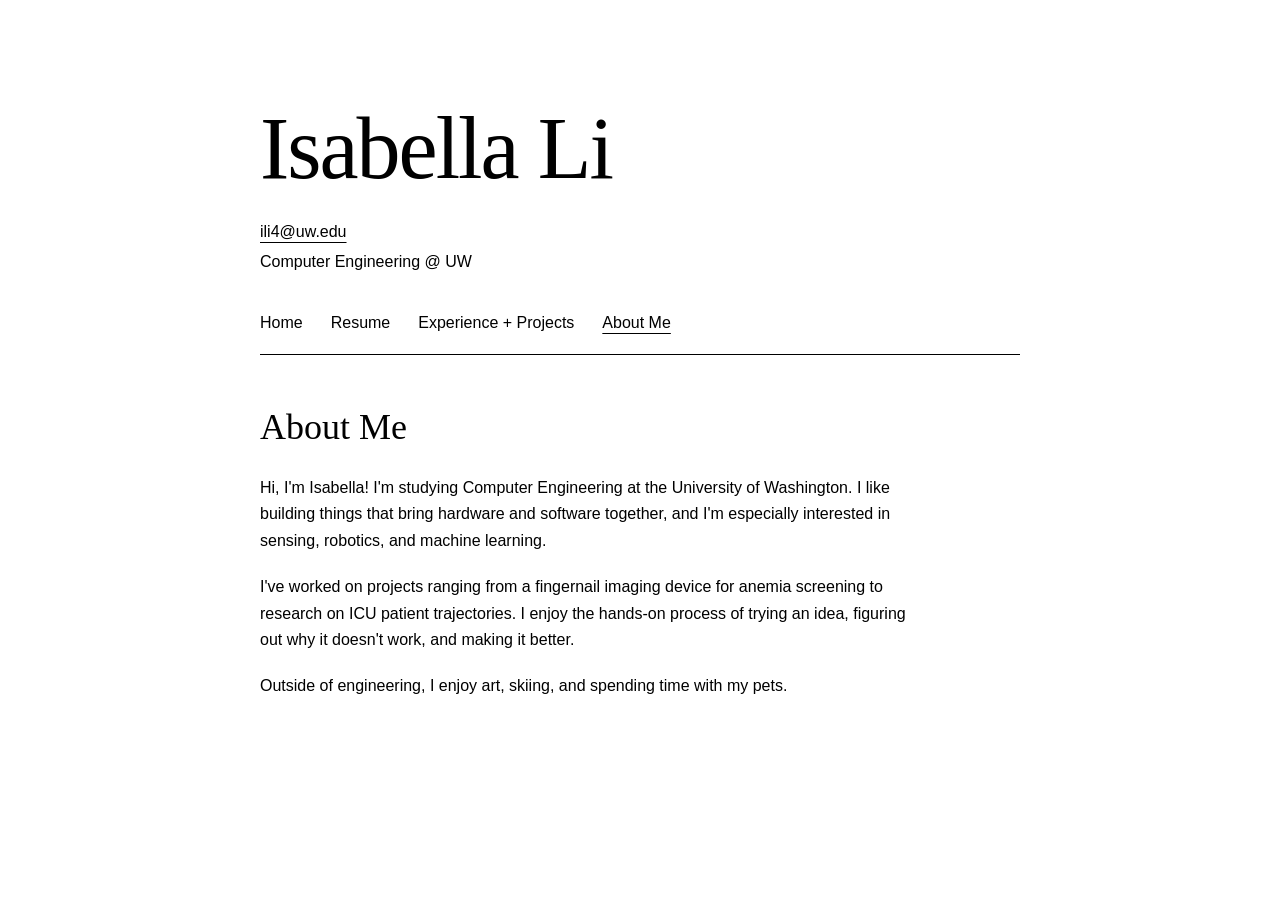
==== about.html @ ba659d3a "Publish Isabella Li personal website" ====
<!doctype html>
<html lang="en"><head><meta charset="utf-8"><meta name="viewport" content="width=device-width, initial-scale=1"><title>About Me — Isabella Li</title><meta name="description" content="Isabella Li, Computer Engineering at the University of Washington. Experience, projects, resume, and a little about me."><link rel="stylesheet" href="styles.css"><link rel="icon" href="data:image/svg+xml,%3Csvg xmlns='http://www.w3.org/2000/svg' viewBox='0 0 32 32'%3E%3Crect width='32' height='32' fill='white'/%3E%3Ctext x='5' y='25' font-family='Times New Roman' font-size='25'%3EIL%3C/text%3E%3C/svg%3E"></head>
<body><a class="skip" href="#main">Skip to content</a><div class="wrap"><header><h1><a href="index.html">Isabella Li</a></h1><p><a href="mailto:ili4@uw.edu">ili4@uw.edu</a></p><p>Computer Engineering @ UW</p></header><nav aria-label="Main navigation"><a href="index.html">Home</a><a href="resume.html">Resume</a><a href="experience.html">Experience + Projects</a><a href="about.html" aria-current="page">About Me</a></nav><main id="main"><h2>About Me</h2><p>Hi, I'm Isabella! I'm studying Computer Engineering at the University of Washington. I like building things that bring hardware and software together, and I'm especially interested in sensing, robotics, and machine learning.</p><p>I've worked on projects ranging from a fingernail imaging device for anemia screening to research on ICU patient trajectories. I enjoy the hands-on process of trying an idea, figuring out why it doesn't work, and making it better.</p><p>Outside of engineering, I enjoy art, skiing, and spending time with my pets.</p></main></div></body></html>
---- styles.css ----
* { box-sizing: border-box; }
html { color-scheme: light; }
body { margin: 0; background: #fff; color: #000; font: 16px/1.65 Arial, sans-serif; }
.wrap { width: min(760px, calc(100% - 48px)); margin: 100px auto 72px; }
h1,h2,h3 { font-family: "Times New Roman", Times, serif; font-weight: 400; line-height: 1.12; }
h1 { font-size: clamp(3.5rem, 10vw, 5.5rem); margin: 0 0 20px; letter-spacing: -2px; }
h1 a { text-decoration: none; }
h2 { font-size: 2.25rem; margin: 0 0 28px; }
h3 { font-size: 1.5rem; margin: 0 0 8px; }
a { color: inherit; text-underline-offset: 5px; }
a:hover { text-decoration-thickness: 2px; }
a:focus-visible { outline: 2px solid #000; outline-offset: 6px; }
header p { margin: 4px 0; }
nav { display: flex; flex-wrap: wrap; gap: 12px 28px; margin: 35px 0 52px; padding-bottom: 17px; border-bottom: 1px solid #000; }
nav a { text-decoration: none; }
nav a[aria-current="page"] { text-decoration: underline; }
main p { max-width: 670px; margin: 0 0 20px; }
article { margin: 0 0 32px; }
.meta { font-size: 14px; margin: 0 0 10px; }
.group { margin-top: 46px; }
ul { padding-left: 21px; }
.skip { position: absolute; left: -9999px; }
.skip:focus { left: 24px; top: 20px; }
@media (max-width: 520px) { .wrap { margin-top: 54px; } nav { gap: 12px 20px; margin-bottom: 36px; } h1 { letter-spacing: -1px; } }
@media print { .wrap { width: 100%; margin: 0; } nav,.skip,.download { display: none; } }
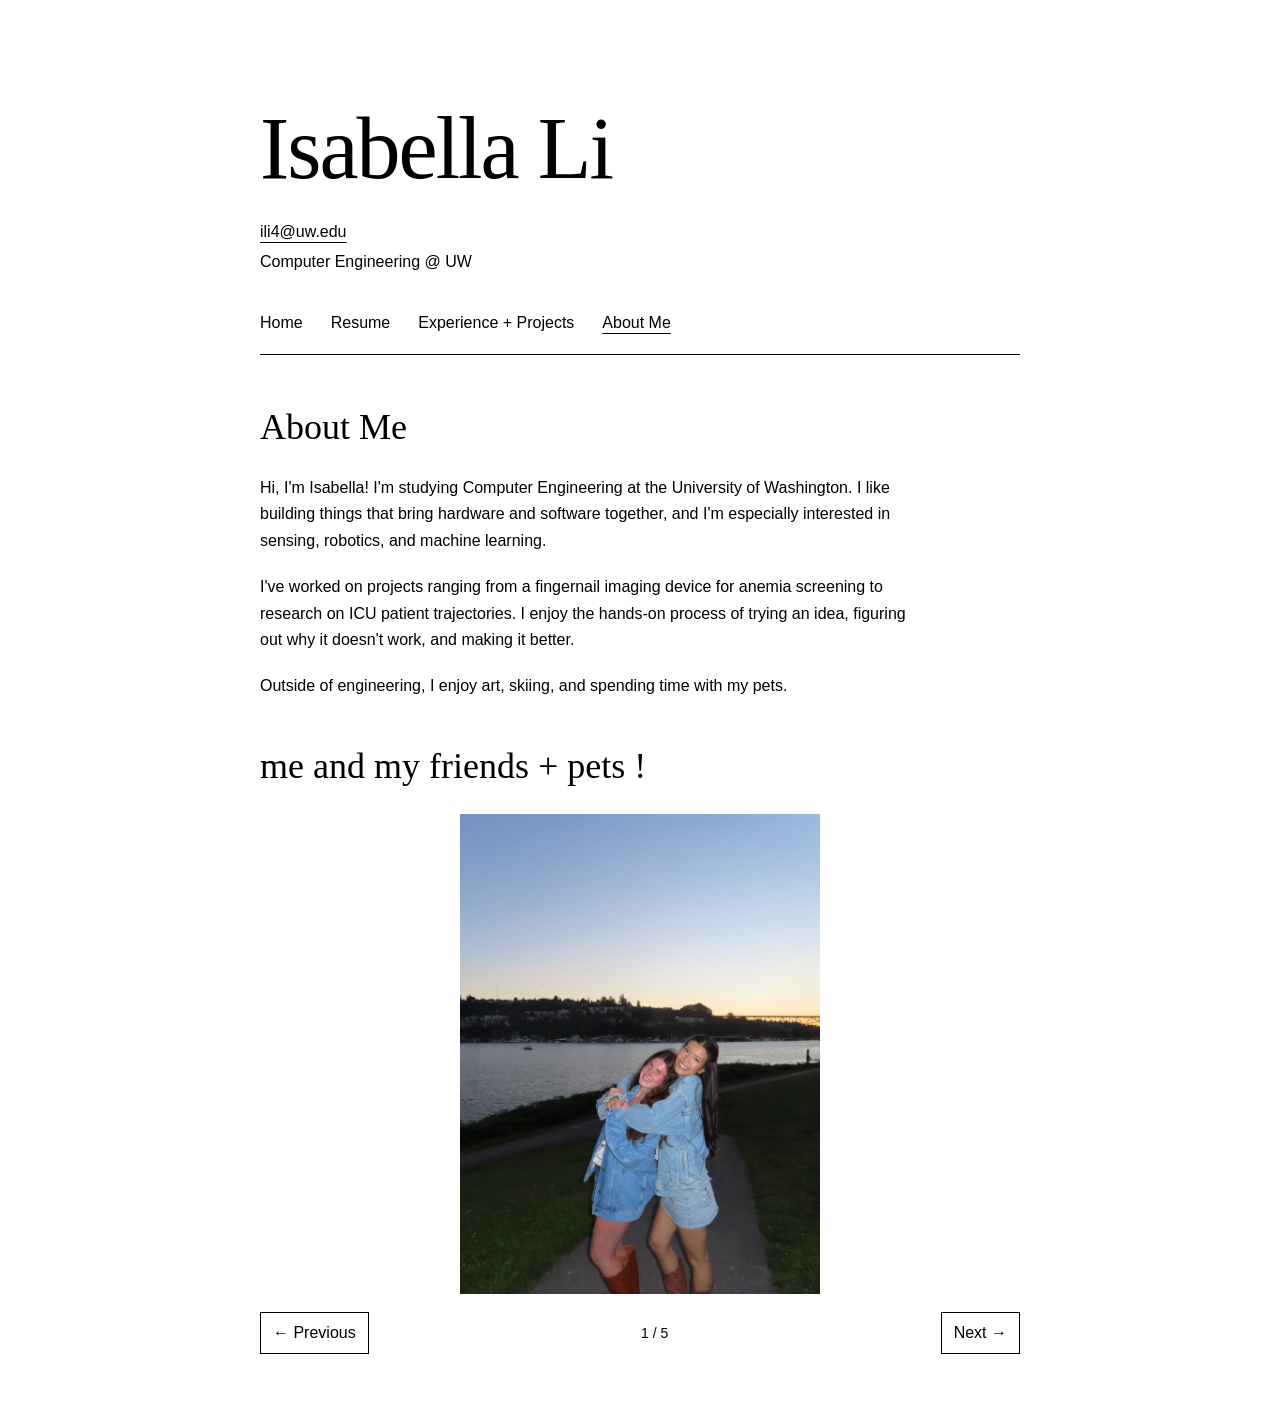
==== commit 5247aec7: "Add friends and pets photo gallery" ====
--- a/about.html
+++ b/about.html
@@ -1,3 +1,3 @@
 <!doctype html>
 <html lang="en"><head><meta charset="utf-8"><meta name="viewport" content="width=device-width, initial-scale=1"><title>About Me — Isabella Li</title><meta name="description" content="Isabella Li, Computer Engineering at the University of Washington. Experience, projects, resume, and a little about me."><link rel="stylesheet" href="styles.css"><link rel="icon" href="data:image/svg+xml,%3Csvg xmlns='http://www.w3.org/2000/svg' viewBox='0 0 32 32'%3E%3Crect width='32' height='32' fill='white'/%3E%3Ctext x='5' y='25' font-family='Times New Roman' font-size='25'%3EIL%3C/text%3E%3C/svg%3E"></head>
-<body><a class="skip" href="#main">Skip to content</a><div class="wrap"><header><h1><a href="index.html">Isabella Li</a></h1><p><a href="mailto:ili4@uw.edu">ili4@uw.edu</a></p><p>Computer Engineering @ UW</p></header><nav aria-label="Main navigation"><a href="index.html">Home</a><a href="resume.html">Resume</a><a href="experience.html">Experience + Projects</a><a href="about.html" aria-current="page">About Me</a></nav><main id="main"><h2>About Me</h2><p>Hi, I'm Isabella! I'm studying Computer Engineering at the University of Washington. I like building things that bring hardware and software together, and I'm especially interested in sensing, robotics, and machine learning.</p><p>I've worked on projects ranging from a fingernail imaging device for anemia screening to research on ICU patient trajectories. I enjoy the hands-on process of trying an idea, figuring out why it doesn't work, and making it better.</p><p>Outside of engineering, I enjoy art, skiing, and spending time with my pets.</p></main></div></body></html>+<body><a class="skip" href="#main">Skip to content</a><div class="wrap"><header><h1><a href="index.html">Isabella Li</a></h1><p><a href="mailto:ili4@uw.edu">ili4@uw.edu</a></p><p>Computer Engineering @ UW</p></header><nav aria-label="Main navigation"><a href="index.html">Home</a><a href="resume.html">Resume</a><a href="experience.html">Experience + Projects</a><a href="about.html" aria-current="page">About Me</a></nav><main id="main"><h2>About Me</h2><p>Hi, I'm Isabella! I'm studying Computer Engineering at the University of Washington. I like building things that bring hardware and software together, and I'm especially interested in sensing, robotics, and machine learning.</p><p>I've worked on projects ranging from a fingernail imaging device for anemia screening to research on ICU patient trajectories. I enjoy the hands-on process of trying an idea, figuring out why it doesn't work, and making it better.</p><p>Outside of engineering, I enjoy art, skiing, and spending time with my pets.</p><section class="group" aria-labelledby="gallery-title"><h2 id="gallery-title">me and my friends + pets !</h2><div id="photo-gallery" role="region" aria-roledescription="carousel" aria-label="Friends and pets" tabindex="0"><figure><img id="gallery-photo" src="photo-1.png" alt="Two friends hugging by the water at sunset." width="680" height="510"></figure><div class="controls gallery-controls"><button data-prev aria-label="Previous photo">← Previous</button><output aria-live="polite">1 / 5</output><button data-next aria-label="Next photo">Next →</button></div></div></section></main></div><script src="gallery.js"></script></body></html>
--- a/styles.css
+++ b/styles.css
@@ -19,7 +19,24 @@
 .meta { font-size: 14px; margin: 0 0 10px; }
 .group { margin-top: 46px; }
 ul { padding-left: 21px; }
+button, select { font: inherit; color: #000; background: #fff; border: 1px solid #000; border-radius: 0; padding: 7px 12px; }
+button { cursor: pointer; }
+button:hover { color: #fff; background: #000; }
+button:focus-visible,select:focus-visible,summary:focus-visible { outline: 2px solid #000; outline-offset: 4px; }
+.section-heading { display:flex; flex-wrap:wrap; justify-content:space-between; align-items:baseline; gap:12px; }
+.section-heading h2 { font-size:1.8rem; margin-bottom:18px; }
+#ant-count { font-size:14px; font-variant-numeric:tabular-nums; }
+#ant { display:block; width:min(100%,420px); height:auto; margin:0 auto 24px; border:1px solid #ddd; image-rendering:pixelated; }
+.controls { display:flex; flex-wrap:wrap; gap:10px; align-items:center; margin-bottom:20px; }
+.controls label { display:flex; gap:8px; align-items:center; }
+.ant-note,details { font-size:14px; }
+summary { cursor:pointer; text-decoration:underline; text-underline-offset:4px; margin-bottom:12px; }
 .skip { position: absolute; left: -9999px; }
 .skip:focus { left: 24px; top: 20px; }
 @media (max-width: 520px) { .wrap { margin-top: 54px; } nav { gap: 12px 20px; margin-bottom: 36px; } h1 { letter-spacing: -1px; } }
 @media print { .wrap { width: 100%; margin: 0; } nav,.skip,.download { display: none; } }
+#photo-gallery figure { margin:0; }
+#gallery-photo { display:block; width:100%; height:480px; max-height:65vh; object-fit:contain; background:#fff; touch-action:pan-y; }
+.gallery-controls { justify-content:space-between; margin-top:18px; }
+.gallery-controls output { font-size:14px; font-variant-numeric:tabular-nums; }
+#photo-gallery:focus-visible { outline:2px solid #000; outline-offset:8px; }
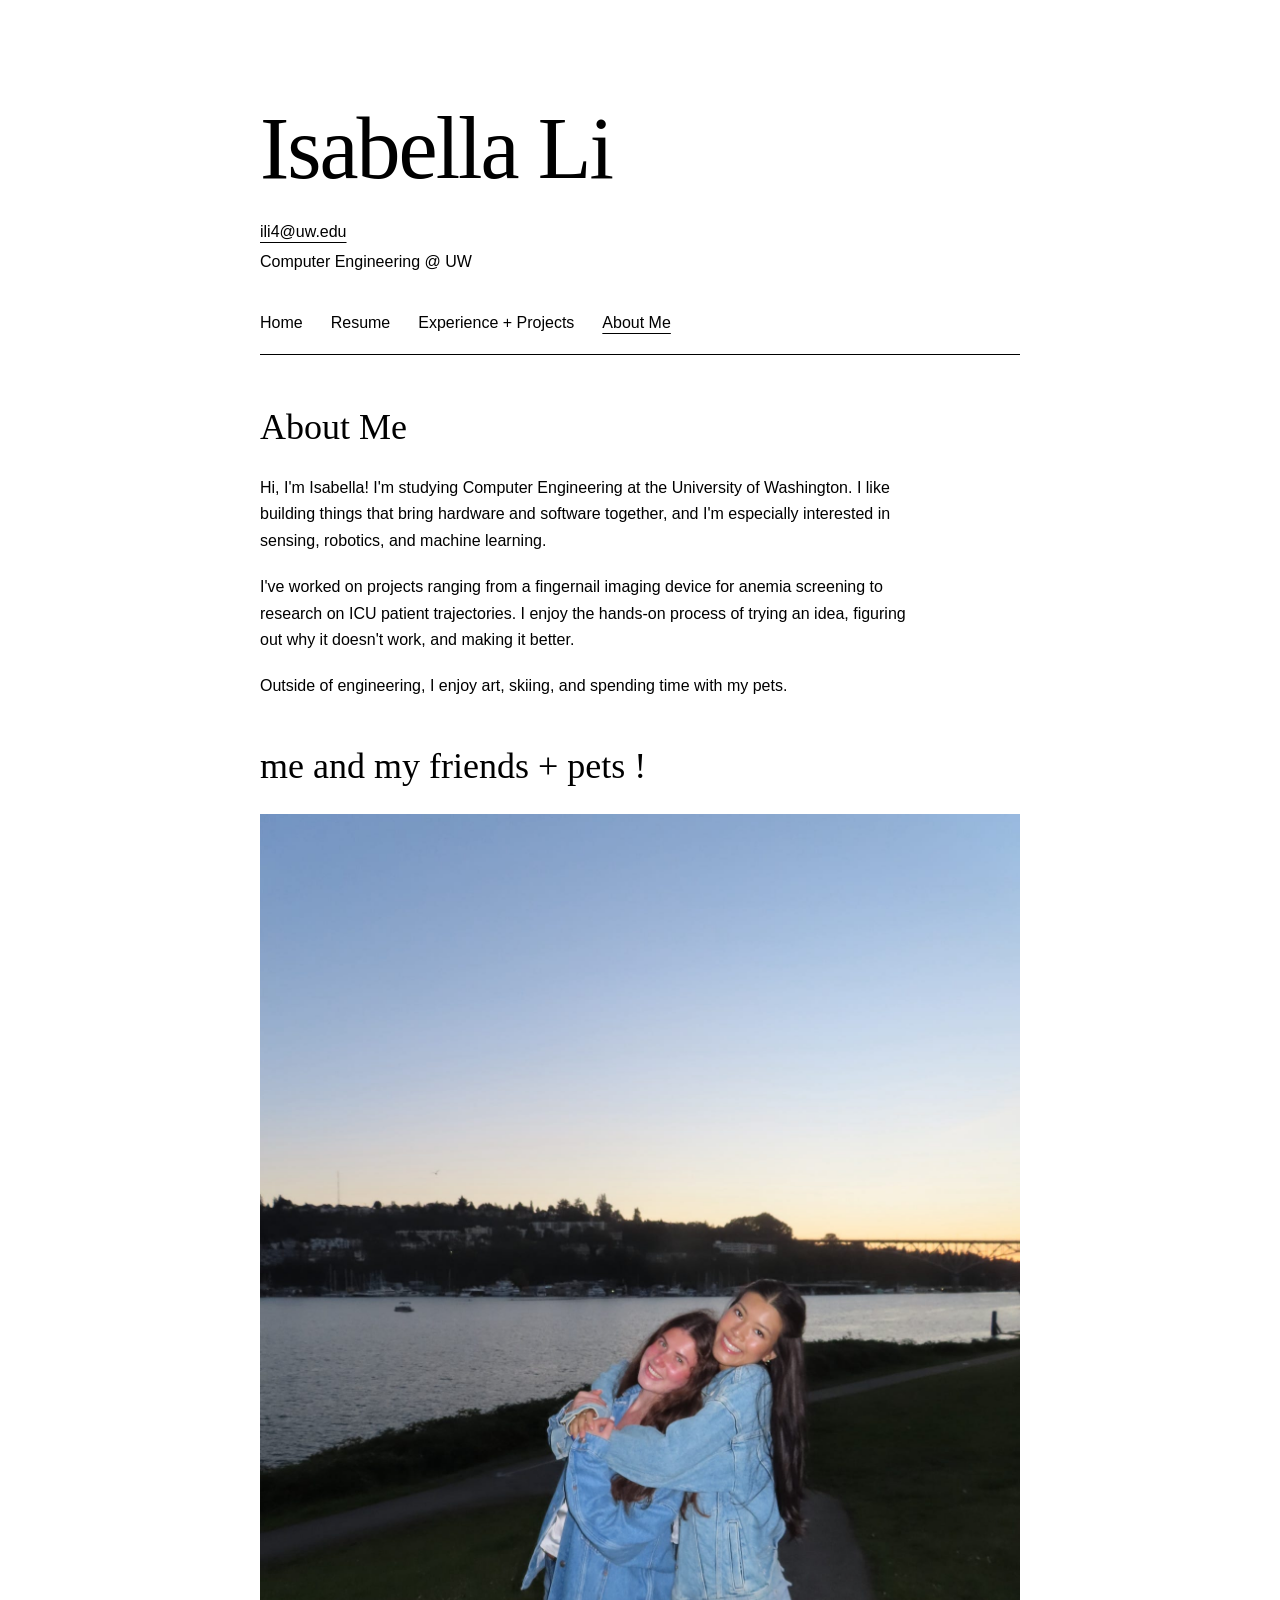
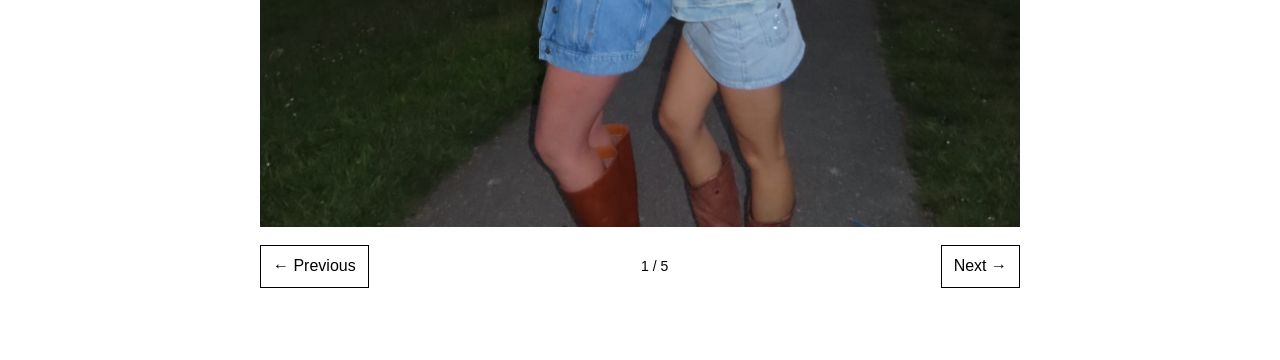
==== commit 2e5a7759: "Use intrinsic image aspect ratios" ====
--- a/about.html
+++ b/about.html
@@ -1,3 +1,3 @@
 <!doctype html>
 <html lang="en"><head><meta charset="utf-8"><meta name="viewport" content="width=device-width, initial-scale=1"><title>About Me — Isabella Li</title><meta name="description" content="Isabella Li, Computer Engineering at the University of Washington. Experience, projects, resume, and a little about me."><link rel="stylesheet" href="styles.css"><link rel="icon" href="data:image/svg+xml,%3Csvg xmlns='http://www.w3.org/2000/svg' viewBox='0 0 32 32'%3E%3Crect width='32' height='32' fill='white'/%3E%3Ctext x='5' y='25' font-family='Times New Roman' font-size='25'%3EIL%3C/text%3E%3C/svg%3E"></head>
-<body><a class="skip" href="#main">Skip to content</a><div class="wrap"><header><h1><a href="index.html">Isabella Li</a></h1><p><a href="mailto:ili4@uw.edu">ili4@uw.edu</a></p><p>Computer Engineering @ UW</p></header><nav aria-label="Main navigation"><a href="index.html">Home</a><a href="resume.html">Resume</a><a href="experience.html">Experience + Projects</a><a href="about.html" aria-current="page">About Me</a></nav><main id="main"><h2>About Me</h2><p>Hi, I'm Isabella! I'm studying Computer Engineering at the University of Washington. I like building things that bring hardware and software together, and I'm especially interested in sensing, robotics, and machine learning.</p><p>I've worked on projects ranging from a fingernail imaging device for anemia screening to research on ICU patient trajectories. I enjoy the hands-on process of trying an idea, figuring out why it doesn't work, and making it better.</p><p>Outside of engineering, I enjoy art, skiing, and spending time with my pets.</p><section class="group" aria-labelledby="gallery-title"><h2 id="gallery-title">me and my friends + pets !</h2><div id="photo-gallery" role="region" aria-roledescription="carousel" aria-label="Friends and pets" tabindex="0"><figure><img id="gallery-photo" src="photo-1.png" alt="Two friends hugging by the water at sunset." width="680" height="510"></figure><div class="controls gallery-controls"><button data-prev aria-label="Previous photo">← Previous</button><output aria-live="polite">1 / 5</output><button data-next aria-label="Next photo">Next →</button></div></div></section></main></div><script src="gallery.js"></script></body></html>+<body><a class="skip" href="#main">Skip to content</a><div class="wrap"><header><h1><a href="index.html">Isabella Li</a></h1><p><a href="mailto:ili4@uw.edu">ili4@uw.edu</a></p><p>Computer Engineering @ UW</p></header><nav aria-label="Main navigation"><a href="index.html">Home</a><a href="resume.html">Resume</a><a href="experience.html">Experience + Projects</a><a href="about.html" aria-current="page">About Me</a></nav><main id="main"><h2>About Me</h2><p>Hi, I'm Isabella! I'm studying Computer Engineering at the University of Washington. I like building things that bring hardware and software together, and I'm especially interested in sensing, robotics, and machine learning.</p><p>I've worked on projects ranging from a fingernail imaging device for anemia screening to research on ICU patient trajectories. I enjoy the hands-on process of trying an idea, figuring out why it doesn't work, and making it better.</p><p>Outside of engineering, I enjoy art, skiing, and spending time with my pets.</p><section class="group" aria-labelledby="gallery-title"><h2 id="gallery-title">me and my friends + pets !</h2><div id="photo-gallery" role="region" aria-roledescription="carousel" aria-label="Friends and pets" tabindex="0"><figure><img id="gallery-photo" src="photo-1.png" alt="Two friends hugging by the water at sunset." ></figure><div class="controls gallery-controls"><button data-prev aria-label="Previous photo">← Previous</button><output aria-live="polite">1 / 5</output><button data-next aria-label="Next photo">Next →</button></div></div></section></main></div><script src="gallery.js"></script></body></html>
--- a/styles.css
+++ b/styles.css
@@ -36,7 +36,7 @@
 @media (max-width: 520px) { .wrap { margin-top: 54px; } nav { gap: 12px 20px; margin-bottom: 36px; } h1 { letter-spacing: -1px; } }
 @media print { .wrap { width: 100%; margin: 0; } nav,.skip,.download { display: none; } }
 #photo-gallery figure { margin:0; }
-#gallery-photo { display:block; width:100%; height:480px; max-height:65vh; object-fit:contain; background:#fff; touch-action:pan-y; }
+#gallery-photo { display:block; width:auto; max-width:100%; height:auto; margin:0 auto; background:#fff; touch-action:pan-y; }
 .gallery-controls { justify-content:space-between; margin-top:18px; }
 .gallery-controls output { font-size:14px; font-variant-numeric:tabular-nums; }
 #photo-gallery:focus-visible { outline:2px solid #000; outline-offset:8px; }
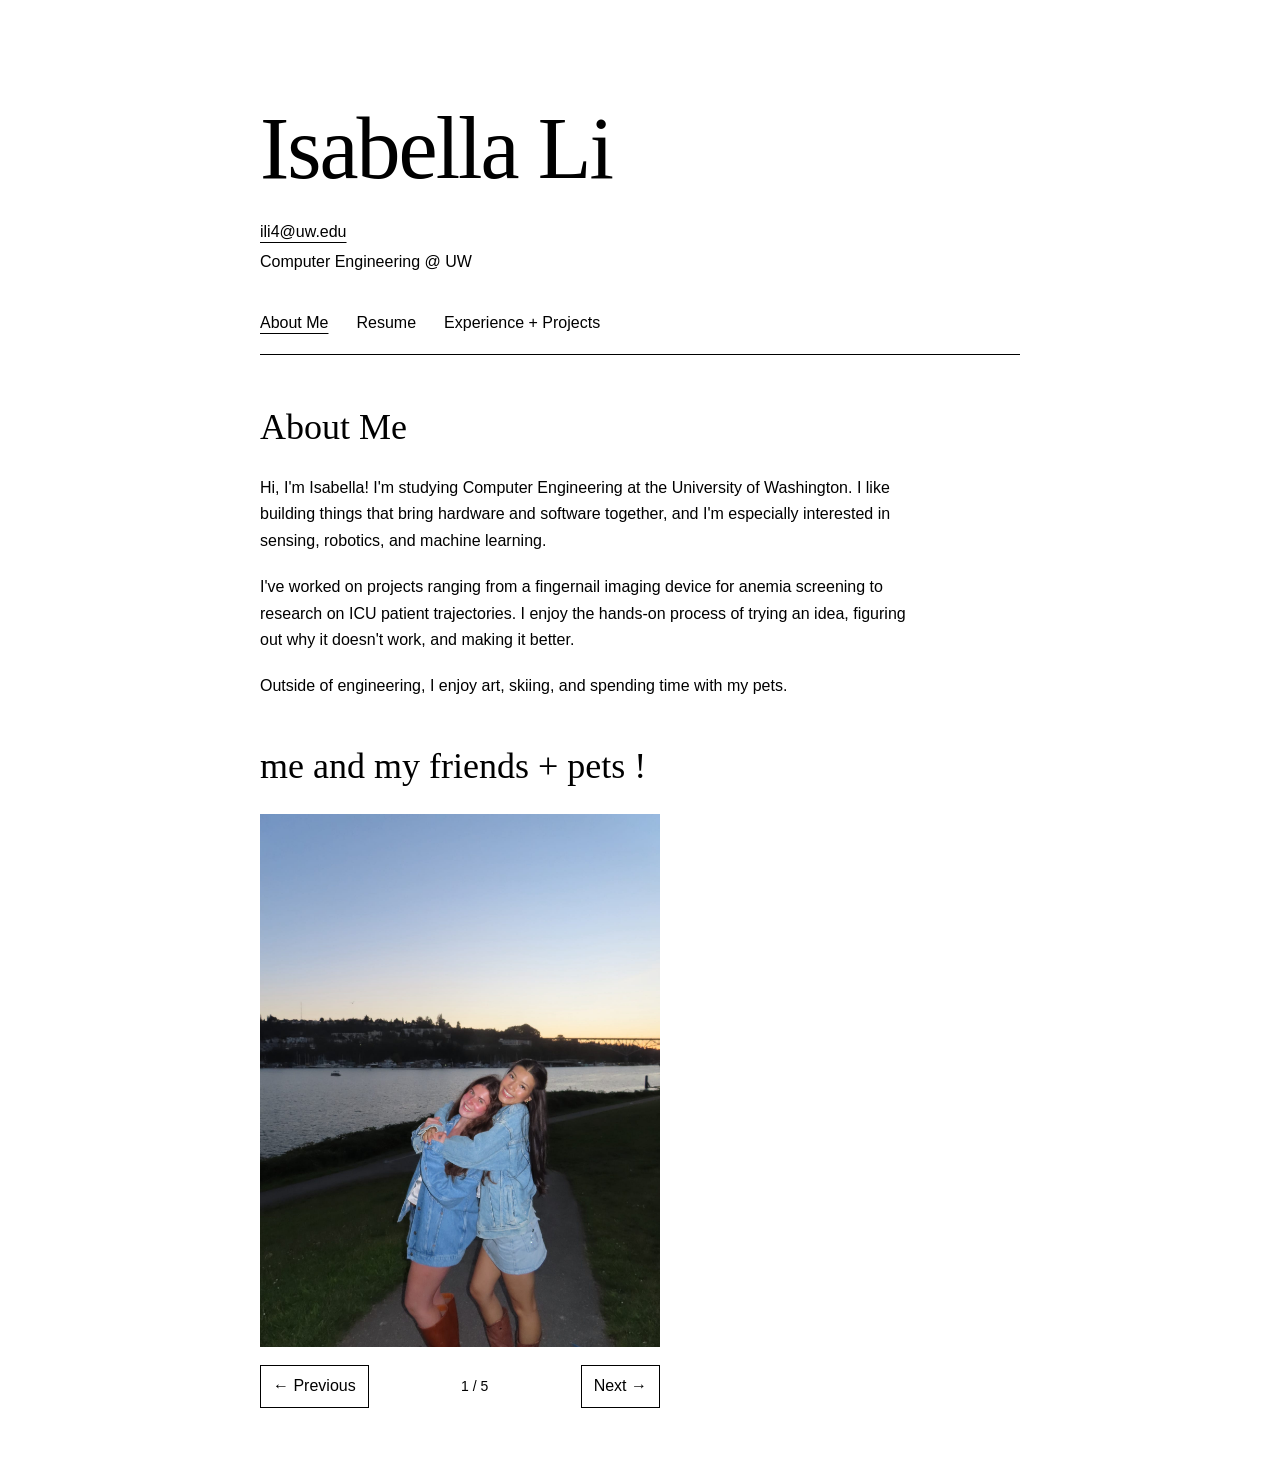
==== commit 79f45500: "Replace Organized Chaos with existing About Me page" ====
--- a/about.html
+++ b/about.html
@@ -1,3 +1,3 @@
-<!doctype html>
-<html lang="en"><head><meta charset="utf-8"><meta name="viewport" content="width=device-width, initial-scale=1"><title>About Me — Isabella Li</title><meta name="description" content="Isabella Li, Computer Engineering at the University of Washington. Experience, projects, resume, and a little about me."><link rel="stylesheet" href="styles.css"><link rel="icon" href="data:image/svg+xml,%3Csvg xmlns='http://www.w3.org/2000/svg' viewBox='0 0 32 32'%3E%3Crect width='32' height='32' fill='white'/%3E%3Ctext x='5' y='25' font-family='Times New Roman' font-size='25'%3EIL%3C/text%3E%3C/svg%3E"></head>
-<body><a class="skip" href="#main">Skip to content</a><div class="wrap"><header><h1><a href="index.html">Isabella Li</a></h1><p><a href="mailto:ili4@uw.edu">ili4@uw.edu</a></p><p>Computer Engineering @ UW</p></header><nav aria-label="Main navigation"><a href="index.html">Home</a><a href="resume.html">Resume</a><a href="experience.html">Experience + Projects</a><a href="about.html" aria-current="page">About Me</a></nav><main id="main"><h2>About Me</h2><p>Hi, I'm Isabella! I'm studying Computer Engineering at the University of Washington. I like building things that bring hardware and software together, and I'm especially interested in sensing, robotics, and machine learning.</p><p>I've worked on projects ranging from a fingernail imaging device for anemia screening to research on ICU patient trajectories. I enjoy the hands-on process of trying an idea, figuring out why it doesn't work, and making it better.</p><p>Outside of engineering, I enjoy art, skiing, and spending time with my pets.</p><section class="group" aria-labelledby="gallery-title"><h2 id="gallery-title">me and my friends + pets !</h2><div id="photo-gallery" role="region" aria-roledescription="carousel" aria-label="Friends and pets" tabindex="0"><figure><img id="gallery-photo" src="photo-1.png" alt="Two friends hugging by the water at sunset." ></figure><div class="controls gallery-controls"><button data-prev aria-label="Previous photo">← Previous</button><output aria-live="polite">1 / 5</output><button data-next aria-label="Next photo">Next →</button></div></div></section></main></div><script src="gallery.js"></script></body></html>
+<!doctype html>
+<html lang="en"><head><meta charset="utf-8"><meta name="viewport" content="width=device-width, initial-scale=1"><link rel="canonical" href="https://izzyl234.github.io/"><title>About Me — Isabella Li</title><meta name="description" content="Isabella Li, Computer Engineering at the University of Washington. Experience, projects, resume, and a little about me."><link rel="stylesheet" href="styles.css"><link rel="icon" href="data:image/svg+xml,%3Csvg xmlns='http://www.w3.org/2000/svg' viewBox='0 0 32 32'%3E%3Crect width='32' height='32' fill='white'/%3E%3Ctext x='5' y='25' font-family='Times New Roman' font-size='25'%3EIL%3C/text%3E%3C/svg%3E"></head>
+<body><a class="skip" href="#main">Skip to content</a><div class="wrap"><header><h1><a href="index.html">Isabella Li</a></h1><p><a href="mailto:ili4@uw.edu">ili4@uw.edu</a></p><p>Computer Engineering @ UW</p></header><nav aria-label="Main navigation"><a href="index.html" aria-current="page">About Me</a><a href="resume.html">Resume</a><a href="experience.html">Experience + Projects</a></nav><main id="main"><h2>About Me</h2><p>Hi, I'm Isabella! I'm studying Computer Engineering at the University of Washington. I like building things that bring hardware and software together, and I'm especially interested in sensing, robotics, and machine learning.</p><p>I've worked on projects ranging from a fingernail imaging device for anemia screening to research on ICU patient trajectories. I enjoy the hands-on process of trying an idea, figuring out why it doesn't work, and making it better.</p><p>Outside of engineering, I enjoy art, skiing, and spending time with my pets.</p><section class="group" aria-labelledby="gallery-title"><h2 id="gallery-title">me and my friends + pets !</h2><div id="photo-gallery" role="region" aria-roledescription="carousel" aria-label="Friends and pets" tabindex="0"><figure><img id="gallery-photo" src="photo-1.png" alt="Two friends hugging by the water at sunset." ></figure><div class="controls gallery-controls"><button data-prev aria-label="Previous photo">← Previous</button><output aria-live="polite">1 / 5</output><button data-next aria-label="Next photo">Next →</button></div></div></section></main></div><script src="gallery.js"></script></body></html>
--- a/styles.css
+++ b/styles.css
@@ -19,24 +19,18 @@
 .meta { font-size: 14px; margin: 0 0 10px; }
 .group { margin-top: 46px; }
 ul { padding-left: 21px; }
-button, select { font: inherit; color: #000; background: #fff; border: 1px solid #000; border-radius: 0; padding: 7px 12px; }
+button { font: inherit; color: #000; background: #fff; border: 1px solid #000; border-radius: 0; padding: 7px 12px; }
 button { cursor: pointer; }
 button:hover { color: #fff; background: #000; }
-button:focus-visible,select:focus-visible,summary:focus-visible { outline: 2px solid #000; outline-offset: 4px; }
-.section-heading { display:flex; flex-wrap:wrap; justify-content:space-between; align-items:baseline; gap:12px; }
-.section-heading h2 { font-size:1.8rem; margin-bottom:18px; }
-#ant-count { font-size:14px; font-variant-numeric:tabular-nums; }
-#ant { display:block; width:min(100%,420px); height:auto; margin:0 auto 24px; border:1px solid #ddd; image-rendering:pixelated; }
+button:focus-visible { outline: 2px solid #000; outline-offset: 4px; }
 .controls { display:flex; flex-wrap:wrap; gap:10px; align-items:center; margin-bottom:20px; }
-.controls label { display:flex; gap:8px; align-items:center; }
-.ant-note,details { font-size:14px; }
-summary { cursor:pointer; text-decoration:underline; text-underline-offset:4px; margin-bottom:12px; }
 .skip { position: absolute; left: -9999px; }
 .skip:focus { left: 24px; top: 20px; }
 @media (max-width: 520px) { .wrap { margin-top: 54px; } nav { gap: 12px 20px; margin-bottom: 36px; } h1 { letter-spacing: -1px; } }
 @media print { .wrap { width: 100%; margin: 0; } nav,.skip,.download { display: none; } }
 #photo-gallery figure { margin:0; }
-#gallery-photo { display:block; width:auto; max-width:100%; height:auto; margin:0 auto; background:#fff; touch-action:pan-y; }
+#photo-gallery { width:400px; max-width:100%; }
+#gallery-photo { display:block; width:100%; height:auto; margin:0 auto; background:#fff; touch-action:pan-y; }
 .gallery-controls { justify-content:space-between; margin-top:18px; }
 .gallery-controls output { font-size:14px; font-variant-numeric:tabular-nums; }
-#photo-gallery:focus-visible { outline:2px solid #000; outline-offset:8px; }
+#photo-gallery:focus-visible { outline:2px solid #000; outline-offset:8px; }
